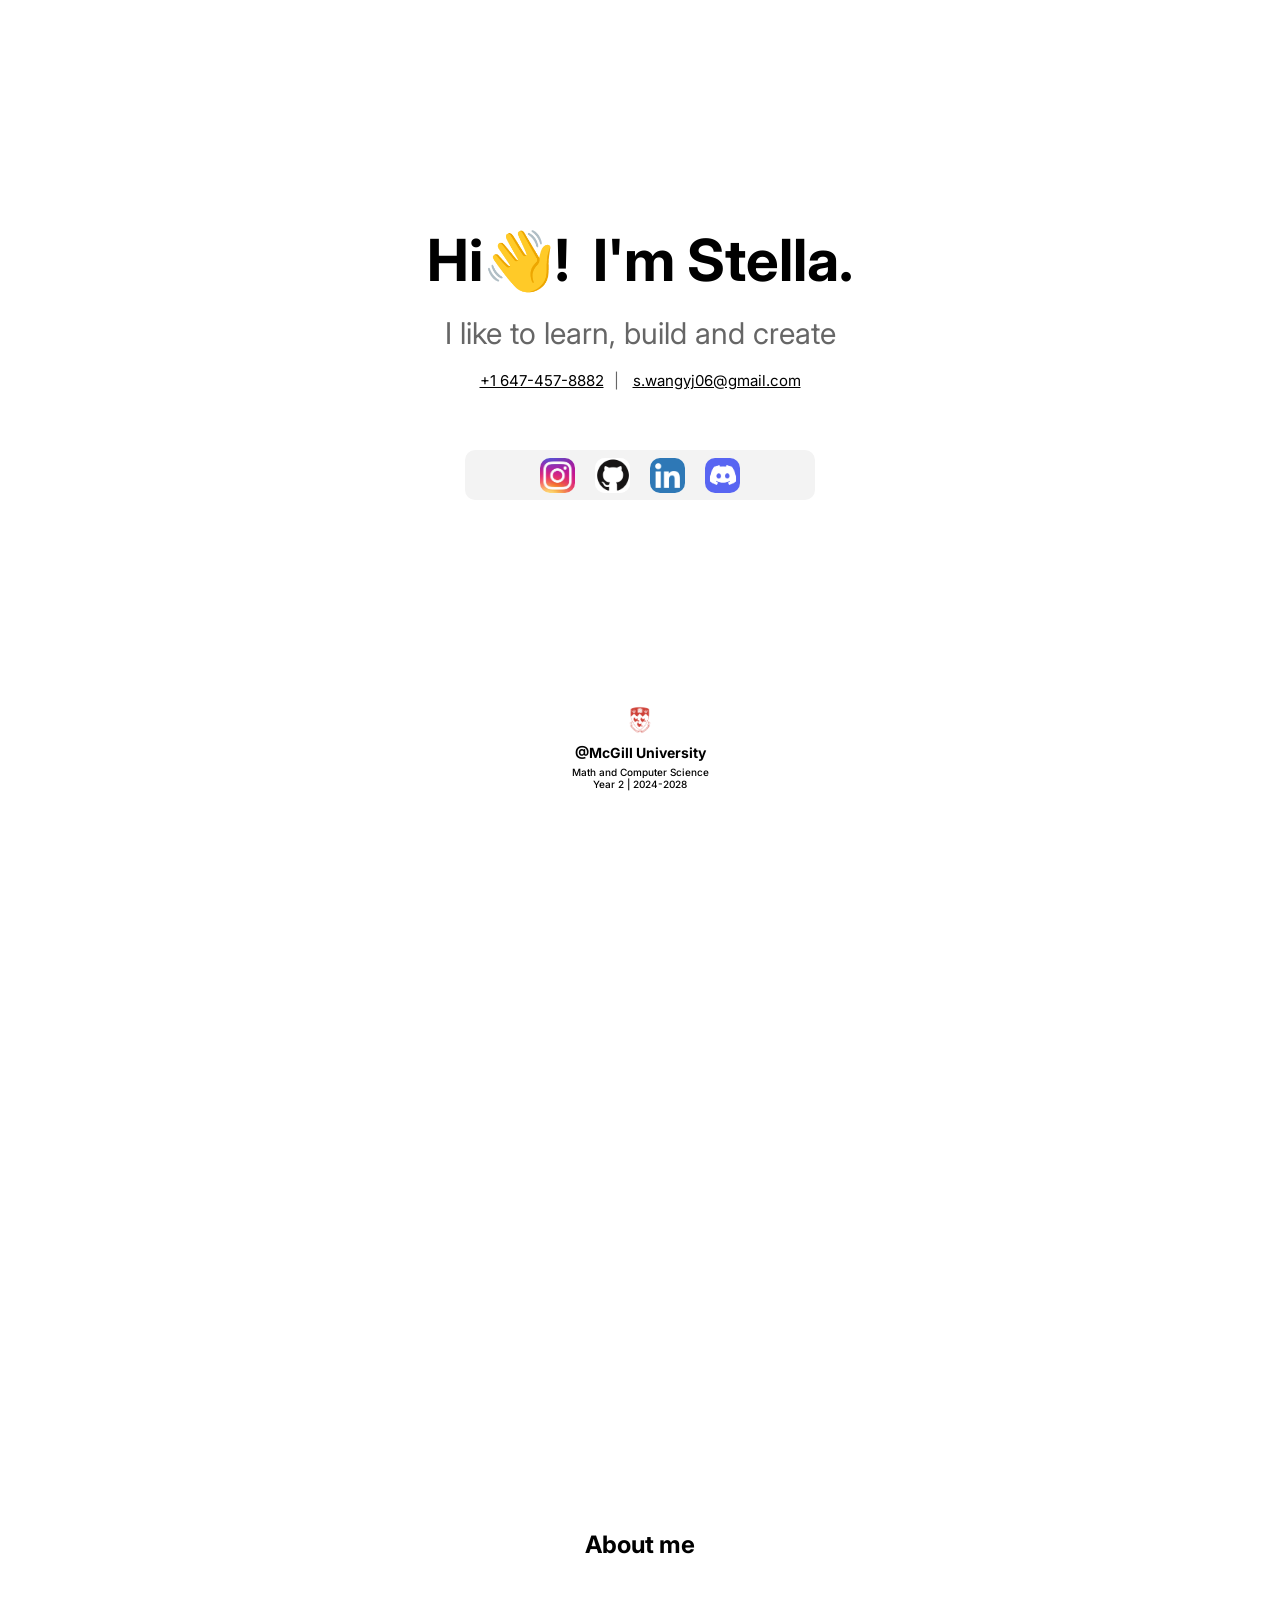
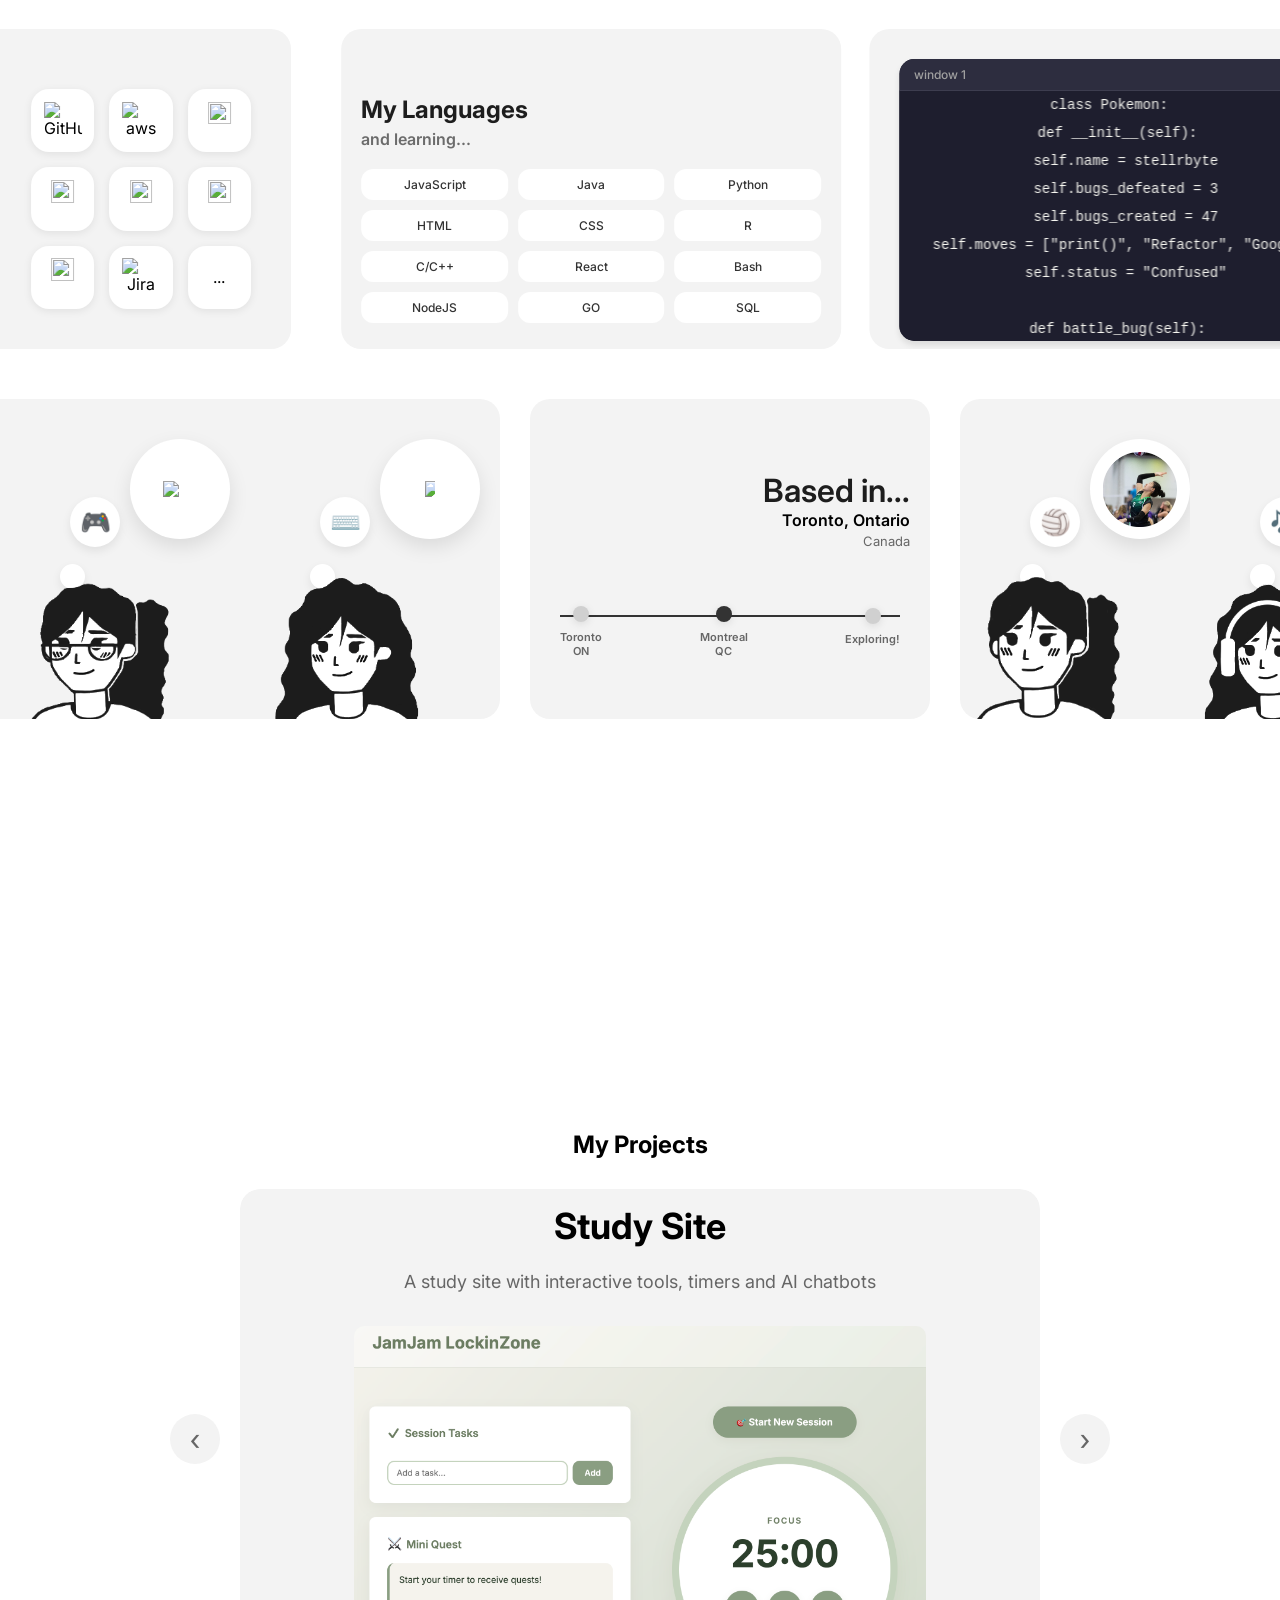
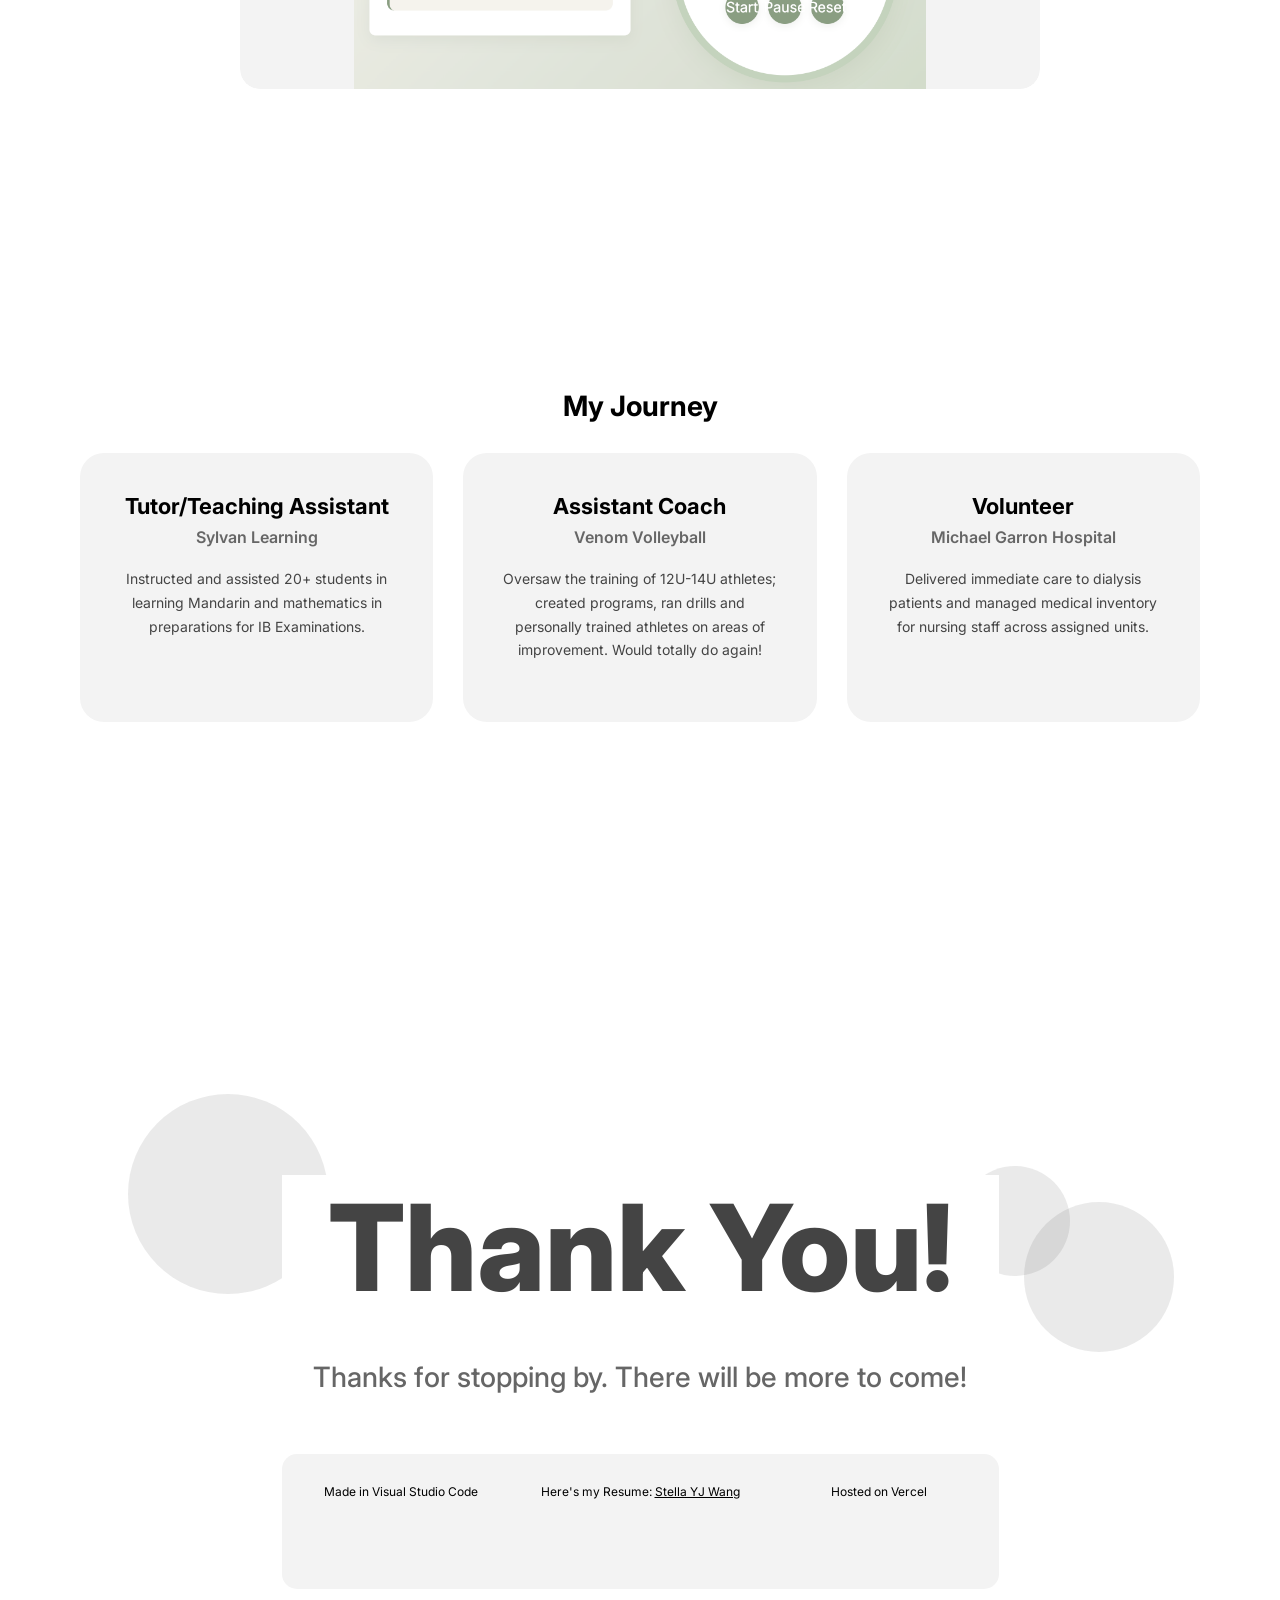
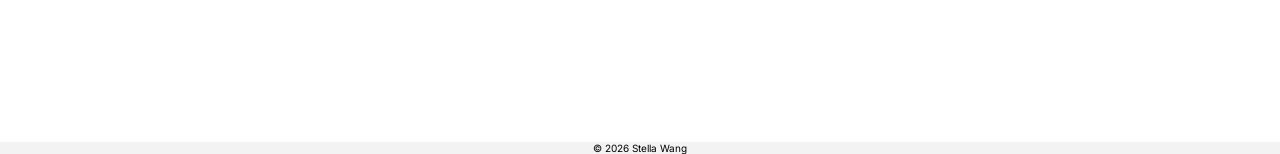
==== index.html @ d3af3431 "connecting to vercel" ====
<!DOCTYPE html>
<html>

<head>
  <link rel="stylesheet" , href="portfolio.css">
  <link rel="stylesheet" , href="code-styles.css">
  <link href="https://cdn.jsdelivr.net/npm/prismjs@1.29.0/themes/prism-tomorrow.css" rel="stylesheet" />
  <!-- Prism JS -->
  <script src="https://cdn.jsdelivr.net/npm/prismjs@1.29.0/prism.js"></script>
  <script src="https://cdn.jsdelivr.net/npm/prismjs@1.29.0/components/prism-python.min.js"></script>


  <style>
    @import url('https://fonts.googleapis.com/css2?family=Basic&family=Inter:ital,opsz,wght@0,14..32,100..900;1,14..32,100..900&display=swap');
    @import url('https://fonts.googleapis.com/css2?family=Inter:ital,opsz,wght@0,14..32,100..900;1,14..32,100..900&display=swap');
    @import url('https://fonts.googleapis.com/css2?family=Basic&family=Inter:ital,opsz,wght@0,14..32,100..900;1,14..32,100..900&family=Roboto+Mono:ital,wght@0,100..700;1,100..700&display=swap');
  </style>
</head>

<body>
  <section class="intro-section">
    <div class="intro-container">
      <h1 id="intro">Hi👋! I'm Stella.</h1>
      <p class="intro-subtext">I like to learn, build and create</p>
      <p class="intro-subtext2"><a href="tel:+16474578882" class="tel">+1 647-457-8882</a>| <a
          href="mailto:s.wangyj06@gmail.com" class="mail">s.wangyj06@gmail.com</a></p>
      <div class="socials">
        <a class="social-button" href="https://www.instagram.com/stella.wyj/" target="_blank">
          <img class="images" src="./resources/ig_logo.jpg"></a>
        <a class="social-button" href="https://github.com/stella-wyj" target="_blank">
          <img class="images" , id="git" src="./resources/github-logo.png"></a>
        <a class="social-button" href="https://www.linkedin.com/in/stella-wyj/" target="_blank">
          <img class="images" src="./resources/linkedin-logo.png"></a>
        <a class="social-button" href="https://discordapp.com/users/1394138351807758439" target="_blank">
          <img class="images" id="discord" src="./resources/discord-logo.png"></a>
      </div>
      <div style="margin-top: 200px;">
        <img class="school-img" src="./resources/mcgill-logo.png">
        <p style="background:transparent; font-weight:700; font-size:14px; margin-bottom:5px;">@McGill University </p>
        <p style="background:transparent; font-weight:500; font-size:10px;"> Math and Computer Science <br> Year 2 |
          2024-2028 </p>
      </div>
    </div>
  </section>

  <section class="content-section1">
    <h2 style="margin: 30px 0 30px 0;">About me</h2>
    <div class="information-row1">
      <div class="tech">
        <div class="tech-stack-content">
          <p class="tech-stack-title"></p>
          <div class="apps-grid">
            <div class="app-icon app-github">
              <img src="https://upload.wikimedia.org/wikipedia/commons/9/91/Octicons-mark-github.svg" alt="GitHub">
            </div>
            <div class="app-icon app-aws">
              <img src="https://upload.wikimedia.org/wikipedia/commons/9/93/Amazon_Web_Services_Logo.svg" alt="aws">
            </div>
            <div class="app-icon app-mongo">
              <img src="https://upload.wikimedia.org/wikipedia/commons/0/00/Mongodb-svgrepo-com.svg">
            </div>
            <div class="app-icon app-pp">
              <img src="https://upload.wikimedia.org/wikipedia/commons/3/3b/Microsoft_PowerPoint_Logo.png">
            </div>
            <div class="app-icon app-excel">
              <img
                src="https://upload.wikimedia.org/wikipedia/commons/6/60/Microsoft_Office_Excel_%282025%E2%80%93present%29.svg">
            </div>
            <div class="app-icon app-word">
              <img
                src="https://upload.wikimedia.org/wikipedia/commons/e/e8/Microsoft_Office_Word_%282025%E2%80%93present%29.svg">
            </div>
            <div class="app-icon app-latex">
              <img src="https://upload.wikimedia.org/wikipedia/commons/9/92/LaTeX_logo.svg">
            </div>
            <div class="app-icon app-next">
              <img src="https://upload.wikimedia.org/wikipedia/commons/8/8e/Nextjs-logo.svg" alt="Jira">
            </div>
            <div class="app-icon tbc">
              ...
            </div>
          </div>
        </div>
      </div>
      <div class="skills">
        <div class="card-content">
          <h2 class="card-title" style="margin-top:40px;font-weight:700;font-size:24px;">My
            Languages</h2>
          <p class="card-title" style="margin-bottom:20px;margin-top:5px;color: #6b6b6b;"> and learning...</p>
          <div class="skills-grid">
            <span class="skill-tag">JavaScript</span>
            <span class="skill-tag">Java</span>
            <div class="skill-tag">Python</div>
            <div class="skill-tag">HTML</div>
            <div class="skill-tag">CSS</div>
            <div class="skill-tag">R</div>
            <div class="skill-tag">C/C++</div>
            <div class="skill-tag">React</div>
            <div class="skill-tag">Bash</div>
            <div class="skill-tag">NodeJS</div>
            <div class="skill-tag">GO</div>
            <div class="skill-tag">SQL</div>
          </div>
        </div>
      </div>
      <div class="code-section">
        <div class="code-box">
          <div class="code-header">window 1</div>
          <pre class="code-content"><code class="language-python" id="code-display">class Pokemon:
  def __init__(self):
    self.name = stellrbyte
    self.bugs_defeated = 3
    self.bugs_created = 47
    self.moves = ["print()", "Refactor", "Google Error"]
    self.status = "Confused"

  def battle_bug(self):
    self.hp -= 5
    self.bugs_created += 1
    print(f"{self.name} hurt itself in confusion!")
    print("It's super effective!")
  
  def save_if(code_working):
    if (not code_working) <= 0:
        return "Saved anyway. Regret later."
    return "Game saved successfully?"
          </code></pre>
        </div>
      </div>
    </div>

    <div class="information-row2">
      <div class="others1">
        <div class="thought-bubble-container">
          <div class="objects-container">
            <div class="thought-bubble" style="margin-left:130px; animation: float 4s ease-in-out infinite">
              <div class="bubble-content">
                <img style="width: 210%"
                  src="https://upload.wikimedia.org/wikipedia/commons/f/f2/Tabler-icons_brand-valorant.svg">
              </div>
            </div>
            <div class="dot-2" style="animation: float 5s ease-in-out infinite; align-items: center;">
              <p style="background:transparent;font-size:25px">🎮</p>
            </div>
            <div class="dot-1" style="animation: float 2s ease-in-out infinite;"></div>
            <img class="stellas" src="./resources/stella-glasses.png">
          </div>
        </div>
        <div class="thought-bubble-container">
          <div class="objects-container">
            <div class="thought-bubble" style="margin-left:130px; animation: float 5s ease-in-out infinite">
              <div class="bubble-content">
                <img class="thought" style="width: 60%"
                  src="https://upload.wikimedia.org/wikipedia/commons/5/51/Noun_Project_coding_icon_2752876.svg">
              </div>
            </div>
            <div class="dot-2" style="animation: float 2s ease-in-out infinite;">
              <p style="background:transparent;font-size:25px">⌨️</p>
            </div>
            <div class="dot-1" style="animation: float 3s ease-in-out infinite;"></div>
            <img class="stellas" src="./resources/stella-norm.png">
          </div>
        </div>
      </div>
      <div class="location">
        <div class="card-content">
          <h2 class="card-title" style="text-align:right; font-size: 32px; margin-top: 30px;">Based in...</h2>
          <div class="location-info">
            <div class="location-details">
              <p class="location-city">Toronto, Ontario</p>
              <p class="location-country">Canada</p>
            </div>
            <div class="timeline-container">
              <div class="timeline">
                <div class="timeline-line">
                  <div class="timeline-line-fill"></div>
                </div>

                <div class="timeline-point">
                  <div class="timeline-dot"></div>
                  <p class="timeline-label">Toronto<br>ON</p>
                </div>

                <div class="timeline-point">
                  <div class="timeline-dot active" style=" animation: bounce 1s forwards infinite"></div>
                  <p class="timeline-label">Montreal<br>QC</p>
                </div>

                <div class="timeline-point">
                  <div class="timeline-dot"></div>
                  <p class="timeline-label" style="margin-bottom: 10px;">Exploring!</p>
                </div>
              </div>
            </div>
          </div>
        </div>
      </div>
      <div class="others2">
        <div class="thought-bubble-container">
          <div class="objects-container">
            <div class="thought-bubble" style="margin-left:130px; animation: float 3s ease-in-out infinite">
              <div class="bubble-content">
                <img class="thought-image" src="./resources/vb-photo1.png">
              </div>
            </div>
            <div class="dot-2" style="animation: float 5s ease-in-out infinite;">
              <p style="background:transparent;font-size:25px">🏐</p>
            </div>
            <div class="dot-1" style="animation: float 4s ease-in-out infinite;"></div>
            <img class="stellas" src="./resources/stella-pony.png">
          </div>
        </div>
        <div class="thought-bubble-container">
          <div class="objects-container">
            <div class="thought-bubble" style="margin-left:130px; animation: float 6s ease-in-out infinite">
              <div class="bubble-content">
                <img class="thought-image" src="./resources/song.png">
              </div>
            </div>
            <div class="dot-2" style="animation: float 4s ease-in-out infinite;">
              <p style="background:transparent;font-size:25px">🎶</p>
            </div>
            <div class="dot-1" style="animation: float 2s ease-in-out infinite;"></div>
            <img class="stellas" src="./resources/stella-headphones.png">
          </div>
        </div>
      </div>
  </section>

  <section class="projects-section">
    <h2 style="margin: 30px 0 30px 0;">My Projects</h2>
    <div class="projects-container">
      <button class="slider-btn prev-btn">‹</button>
      <div class="projects-slider">
        <div class="project-box">
          <h3 style="margin-top: 30px;">Study Site</h3>
          <p style="margin-bottom: 30px;">A study site with interactive tools, timers and AI chatbots</p>
          <img style="height: 90%; border-radius: 10px;" src="./resources/jamjam.png">
        </div>
        <div class="project-box">
          <h3>Working on it!</h3>
          <p>Stay tuned</p>
        </div>
      </div>
      <button class="slider-btn next-btn">›</button>
    </div>
    <div class="slider-dots">
      <span class="dot active" data-index="0"></span>
      <span class="dot" data-index="1"></span>
      <span class="dot" data-index="2"></span>
    </div>
  </section>

  <section class="experience-section">
    <h3 style="margin: 30px 0 30px 0; font-size: 28px;">My Journey</h3>
    <div class="experience-grid">
      <div class="experience-card">
        <div class="experience-header">
          <h3 class="experience-role">Tutor/Teaching Assistant</h3>
          <p class="experience-company">Sylvan Learning</p>
        </div>
        <p class="experience-description">
          Instructed and assisted 20+ students in learning Mandarin and mathematics
          in preparations for IB Examinations.
        </p>
        <div class="experience-tags">

        </div>
      </div>

      <div class="experience-card">
        <div class="experience-header">
          <h3 class="experience-role">Assistant Coach</h3>
          <p class="experience-company">Venom Volleyball</p>
        </div>
        <p class="experience-description">
          Oversaw the training of 12U-14U athletes; created programs,
          ran drills and personally trained athletes on areas of improvement. Would
          totally do again!
        </p>
        <div class="experience-tags">
        </div>
      </div>

      <div class="experience-card">
        <div class="experience-header">
          <h3 class="experience-role">Volunteer</h3>
          <p class="experience-company">Michael Garron Hospital</p>
        </div>
        <p class="experience-description">
          Delivered immediate care to dialysis patients and managed medical
          inventory for nursing staff across assigned units.
        </p>
        <div class="experience-tags">
        </div>
      </div>
    </div>
  </section>


  <section class="thank-you-section">
    <div class="floating-shapes">
      <div class="shape shape-1"></div>
      <div class="shape shape-2"></div>
      <div class="shape shape-3"></div>
    </div>

    <div class="thank-you-content">
      <h1 class="thank-you-title">Thank You!</h1>
      <p class="thank-you-subtitle">Thanks for stopping by. There will be more to come!</p>

      <section class="ending">
        <div class="hosts">
          <p class="host-info">Made in Visual Studio Code</p>
          <p class="host-info">Here's my Resume: <a class="resume" href="./resources/stella-resume.pdf" download> Stella
              YJ
              Wang</a></p>
          <p class="host-info">Hosted on Vercel</p>
      </section>
  </section>
</body>


<footer>
  <p style="font-size: 10px; background: transparent;"> © 2026 Stella Wang</p>
</footer>


<script src="portfolio.js"></script>

</html>
---- portfolio.css ----
* {
    margin: 0;
    padding: 0;
    box-sizing: border-box;
    font-family: "Inter", sans-serif;
    text-align: center;
    background-color: #ffffff;
}

a {
    color: #000000;
}

footer {
    background-color: #f3f3f3;
}

/************  INTRODUCTION STUFF *************/
.intro-section {
    height: 70vh;
    width: 100%;
    z-index: 0;
}

.intro-container {
    position: fixed;
    top: 25%;
    width: 100%;
    animation: opacity 1.0s ease;
    padding: 0 20px;
}

/* animation for each character after splitting => js file */
.char {
    display: inline-block;
    animation: flipIn 0.3s ease forwards;
    opacity: 0;
    transform: rotateY(90deg);
}

#intro {
    text-align: center;
    font-size: clamp(32px, 5vw, 58px);
    font-weight: 700;
    margin-bottom: 20px;
}

.intro-subtext {
    text-align: center;
    font-size: clamp(18px, 2.5vw, 30px);
    font-weight: 400;
    color: #666;
}

.intro-subtext2 {
    margin-top: 20px;
    text-align: center;
    font-size: clamp(12px, 1.2vw, 15px);
    font-weight: 400;
    color: #666;
}

.tel,
.mail {
    margin-left: 10px;
    margin-right: 10px;
}

/**************************  SOCIAL BUTTON STUFF ***************************/
/*********************************************************************/
.socials {
    margin: 60px auto;
    display: flex;
    justify-content: center;
    align-items: center;
    height: clamp(40px, 5vw, 50px);
    width: clamp(280px, 35vw, 350px);
    gap: clamp(15px, 2vw, 20px);
    border-radius: 10px;
    background-color: #f3f3f3;
    position: relative;
    overflow: hidden;
}

.social-button {
    height: clamp(28px, 3.5vw, 35px);
    width: clamp(28px, 3.5vw, 35px);
    border-radius: 10px;
    overflow: hidden;
    padding: 0;
    border: none;
    display: flex;
    align-items: center;
    justify-content: center;
    cursor: pointer;
}

.social-button::before {
    content: '';
    position: absolute;
    height: clamp(28px, 3.5vw, 35px);
    width: clamp(28px, 3.5vw, 35px);
    border-radius: 10px;
    backdrop-filter: blur(10px);
    opacity: 0;
    transition: opacity 0.3s ease, left 0.1s ease, top 0.1s ease;
}

.social-button:hover::before {
    opacity: 1;
}

.images {
    height: 140%;
    width: 140%;
    object-fit: cover;
    border-radius: 10px;
}

#git,
#discord {
    height: 120%;
    width: 120%;
}

.school-img {
    width: clamp(24px, 3vw, 30px);
    height: clamp(24px, 3vw, 30px);
    margin: 5px;
    background: transparent;
}

/***************************** CONTENT STUFF ***********************************/
/*********************************************************************/
.content-section1 {
    position: relative;
    z-index: 2;
    margin-top: 100vh;
    min-height: 100vh;
}

.information-row1 {
    display: grid;
    grid-template-columns: clamp(250px, 25vw, 300px) clamp(400px, 41.67vw, 500px) 1fr;
    column-gap: clamp(20px, 2.5vw, 30px);
    height: clamp(280px, 26.67vw, 320px);
    margin-bottom: clamp(40px, 4.17vw, 50px);
    margin-top: clamp(50px, 5.83vw, 70px);
}

.information-row2 {
    display: grid;
    grid-template-columns: clamp(400px, 41.67vw, 500px) clamp(320px, 33.33vw, 400px) 1fr;
    column-gap: clamp(20px, 2.5vw, 30px);
    height: clamp(280px, 26.67vw, 320px);
    margin-bottom: clamp(50px, 5.83vw, 70px);
}

.card-content {
    background: transparent;
    border-radius: 20px;
    background-color: #f3f3f3;
    padding: clamp(15px, 1.67vw, 20px);
    width: 100%;
    height: 100%;
    display: flex;
    flex-direction: column;
    justify-content: center;
}

.card-title {
    background: transparent;
    font-weight: 600;
    color: rgb(29, 29, 29);
    text-align: left;
}

/****************** TOOLS ***********************/
.tech {
    background-color: #f3f3f3;
    border-radius: 0 20px 20px 0;
    display: flex;
    align-items: center;
    justify-content: center;
    overflow: hidden;

}

.tech-stack-content {
    background: transparent;
    padding: clamp(20px, 2.5vw, 30px);
    width: 100%;
}

.tech-stack-title {
    background: transparent;
    font-size: clamp(15px, 1.5vw, 18px);
    font-weight: 600;
    color: #333;
    text-align: left;
    margin-bottom: clamp(15px, 1.67vw, 20px);
}

.apps-grid {
    background: transparent;
    display: grid;
    grid-template-columns: repeat(3, 1fr);
    gap: clamp(10px, 1.25vw, 15px);
    padding: clamp(5px, 0.83vw, 10px);
}

.app-icon {
    background: #ffffff;
    width: 100%;
    aspect-ratio: 1;
    border-radius: clamp(14px, 1.5vw, 18px);
    overflow: hidden;
    display: flex;
    align-items: center;
    justify-content: center;
    transition: transform 0.2s ease, box-shadow 0.2s ease;
    box-shadow: 0 2px 8px rgba(0, 0, 0, 0.08);
    position: relative;
}

.app-icon:hover {
    transform: translateY(-3px);
    box-shadow: 0 4px 12px rgba(0, 0, 0, 0.15);
}

.app-icon img {
    background: transparent;
    width: 60%;
    height: 60%;
    object-fit: contain;
}

/******************** SKILLS/LANGS *******************/
.skills-grid {
    background: transparent;
    display: grid;
    grid-template-columns: repeat(3, 1fr);
    gap: clamp(8px, 0.83vw, 10px);
}

.skill-tag {
    background: #ffffff;
    padding: clamp(6px, 0.67vw, 8px) clamp(10px, 1vw, 12px);
    border-radius: 12px;
    font-size: clamp(10px, 1vw, 12px);
    font-weight: 500;
    color: #333;
    text-align: center;
    transition: background-color 0.2s ease;
}

.skill-tag:hover {
    background: #000000;
    color:white;
}


/******************** LOCATION/BASED IN ******************/
.location-info {
    background: transparent;
    gap: clamp(12px, 1.25vw, 15px);
    margin-bottom: clamp(15px, 1.67vw, 20px);
}

.location-details {
    background: transparent;
    text-align: right;
}

.location-city {
    background: transparent;
    font-size: clamp(13px, 1.33vw, 16px);
    font-weight: 600;
    color: #000;
    margin-bottom: 3px;
    text-align: right;
}

.location-country {
    background: transparent;
    font-size: clamp(11px, 1.08vw, 13px);
    color: #666;
    text-align: right;
}

.timeline-container {
    background: transparent;
    width: 100%;
    margin-top: clamp(20px, 2.08vw, 25px);
    padding: 0 clamp(8px, 0.83vw, 10px);
}

.timeline {
    background: transparent;
    position: relative;
    display: flex;
    align-items: center;
    justify-content: space-between;
}

.timeline-line {
    position: absolute;
    top: 50%;
    left: 0;
    right: 0;
    height: 2px;
    background: #d0d0d0;
    transform: translateY(-50%);
    z-index: 0;
}

.timeline-line-fill {
    position: absolute;
    top: 0;
    left: 0;
    height: 100%;
    background: #333;
    width: 0%;
    animation: fillTimeline 2s ease-out forwards;
    animation-delay: 1s;
}

.timeline-point {
    background: transparent;
    position: relative;
    z-index: 1;
    display: flex;
    flex-direction: column;
    align-items: center;
    gap: clamp(6px, 0.67vw, 8px);
}

.timeline-dot {
    margin-top: clamp(26px, 2.67vw, 32px);
    width: clamp(13px, 1.33vw, 16px);
    height: clamp(13px, 1.33vw, 16px);
    border-radius: 50%;
    background: #d0d0d0;
    box-shadow: 0 2px 8px rgba(0, 0, 0, 0.1);
    transition: all 0.3s ease;
    animation: dotPulse 1s ease-out forwards;
}

.timeline-dot.active {
    background: #333;
    transform: scale(1.3);
}

.timeline-dot:hover {
    transform: scale(1.4);
    background: #333;
    cursor: pointer;
}

.timeline-label {
    background: transparent;
    font-size: clamp(9px, 0.92vw, 11px);
    font-weight: 600;
    color: #666;
    text-align: center;
    opacity: 0;
    animation: fadeInLabel 0.5s ease-out forwards;
}


/************************** HOBBIES ****************************/
/******* HOBBIES LEFT SECTION  *********/
.others1 {
    background-color: #f3f3f3;
    border-radius: 0 20px 20px 0;
    display: grid;
    grid-template-columns: 1fr 1fr;
    align-items: flex-end;
    justify-content: center;
}

/********** HOBBIES RIGHT SECTION  ************/
.others2 {
    background-color: #f3f3f3;
    border-radius: 20px 0 0 20px;
    display: grid;
    grid-template-columns: 1fr 1fr;
    align-items: flex-end;
    justify-content: center;
}

.objects-container {
    background: transparent;
    height: 100%;
    overflow: hidden;
    align-items: baseline;
}

.stellas {
    background: transparent;
    height: clamp(140px, 14.17vw, 170px);
    margin-right: clamp(50px, 5vw, 60px);
    top: clamp(-40px, -4.17vw, -50px);
    position: relative;
}

/********* THOUGHTS *********/
.thought-bubble-container {
    background: transparent;
    position: relative;
    width: 100%;
    height: clamp(250px, 25vw, 300px);
}

.thought-bubble {
    background: #ffffff;
    border-radius: 50%;
    box-shadow: 0 8px 20px rgba(0, 0, 0, 0.1);
    position: relative;
    margin-top: clamp(15px, 1.67vw, 20px);
    margin-left: clamp(100px, 10vw, 120px);
    display: flex;
    align-items: center;
    justify-content: center;
    text-align: center;
    width: clamp(83px, 8.33vw, 100px);
    height: clamp(83px, 8.33vw, 100px);

}

.bubble-content {
    background: transparent;
    display: flex;
    flex-direction: column;
    align-items: center;
    gap: clamp(8px, 0.83vw, 10px);
}

.thought-image {
    height: clamp(75px, 7.5vw, 75px);
    background: transparent;
}

.dot-1 {
    width: clamp(21px, 2.08vw, 25px);
    height: clamp(21px, 2.08vw, 25px);
    margin-left: clamp(50px, 5vw, 60px);
    top: clamp(-25px, -2.5vw, -30px);
    background: #ffffff;
    border-radius: 50%;
    position: relative;
    box-shadow: 0 4px 10px rgba(0, 0, 0, 0.08);
}

.dot-2 {
    width: clamp(42px, 4.17vw, 50px);
    height: clamp(42px, 4.17vw, 50px);
    left: clamp(58px, 5.83vw, 70px);
    top: clamp(-42px, -4.17vw, -50px);
    background: #ffffff;
    border-radius: 50%;
    position: relative;
    box-shadow: 0 4px 10px rgba(0, 0, 0, 0.08);
    display: flex;
    align-items: center;
    justify-content: center;
    text-align: center;
}

/******************* PORJECTS STUFF *************************/
/**********************************************************************/
.projects-section {
    margin: clamp(250px, 25vw, 300px) auto;
    position: relative;
}

.projects-container {
    position: relative;
    width: 100%;
    max-width: 1200px;
    margin: 0 auto;
    display: flex;
    align-items: center;
    justify-content: center;
    gap: clamp(15px, 1.67vw, 20px);
}

.projects-slider {
    width: clamp(600px, 66.67vw, 800px);
    height: clamp(400px, 41.67vw, 500px);
    overflow: hidden;
    position: relative;
    border-radius: 20px;
}

.project-box {
    position: absolute;
    width: clamp(600px, 66.67vw, 800px);
    height: clamp(400px, 41.67vw, 500px);
    background-color: #f3f3f3;
    border-radius: 20px;
    padding: clamp(30px, 3.33vw, 40px);
    display: flex;
    flex-direction: column;
    justify-content: center;
    align-items: center;
    transition: transform 0.5s ease, opacity 0.5s ease;
    opacity: 0;
    transform: translateX(100%);
}

.project-box.active {
    opacity: 1;
    transform: translateX(0);
}

.project-box.prev {
    transform: translateX(-100%);
    opacity: 0;
}

.project-box h3 {
    background: transparent;
    font-size: clamp(28px, 3vw, 36px);
    font-weight: 700;
    margin-bottom: clamp(15px, 1.67vw, 20px);
}

.project-box p {
    background: transparent;
    font-size: clamp(15px, 1.5vw, 18px);
    color: #666;
    line-height: 1.6;
    max-width: clamp(500px, 50vw, 600px);
}

.slider-btn {
    width: clamp(42px, 4.17vw, 50px);
    height: clamp(42px, 4.17vw, 50px);
    border-radius: 50%;
    background-color: #f3f3f3;
    border: none;
    font-size: clamp(25px, 2.5vw, 30px);
    cursor: pointer;
    display: flex;
    align-items: center;
    justify-content: center;
    transition: background-color 0.3s ease, transform 0.2s ease;
    color: #666;
}

.slider-btn:hover {
    background-color: #bbb;
    transform: scale(1.1);
}

.slider-btn:active {
    transform: scale(0.95);
}

/************************** EXPERIENCE ***************************/
.experience-section {
    margin: clamp(150px, 16.67vw, 200px) auto clamp(250px, 25vw, 300px);
    max-width: 1200px;
    padding: 0 clamp(30px, 3.33vw, 40px);
}

.experience-section h2 {
    text-align: center;
    font-size: clamp(38px, 4vw, 48px);
    font-weight: 700;
    margin-bottom: clamp(60px, 6.67vw, 80px);
    color: #000;
}

.experience-grid {
    display: grid;
    grid-template-columns: repeat(auto-fit, minmax(clamp(300px, 29.17vw, 350px), 1fr));
    gap: clamp(25px, 2.5vw, 30px);
    margin-bottom: clamp(50px, 5vw, 60px);
}

.experience-card {
    background: #f3f3f3;
    border-radius: 24px;
    padding: clamp(32px, 3.33vw, 40px);
    transition: transform 0.3s ease, box-shadow 0.3s ease;
    position: relative;
    overflow: hidden;
}

.experience-card::before {
    content: '';
    position: absolute;
    left: 0;
    width: 4px;
    height: 100%;
    background: linear-gradient(180deg, #333 0%, #666 100%);
    transform: scaleY(0);
    transition: transform 0.3s ease;
}

.experience-card:hover::before {
    transform: scaleY(1);
}

.experience-header {
    background: transparent;
    margin-bottom: clamp(15px, 1.67vw, 20px);
}

.experience-role {
    background: transparent;
    font-size: clamp(18px, 1.83vw, 22px);
    font-weight: 700;
    color: #000;
    margin-bottom: clamp(6px, 0.67vw, 8px);
}

.experience-company {
    background: transparent;
    font-size: clamp(13px, 1.33vw, 16px);
    font-weight: 600;
    color: #666;
    margin-bottom: 4px;
}

.experience-description {
    background: transparent;
    color: #444;
    line-height: 1.7;
    font-size: clamp(12px, 1.17vw, 14px);
    margin-top: clamp(13px, 1.33vw, 16px);
}

.experience-tags {
    background: transparent;
    display: flex;
    flex-wrap: wrap;
    gap: clamp(6px, 0.67vw, 8px);
    margin-top: clamp(15px, 1.67vw, 20px);
}

.experience-tag {
    background: #ffffff;
    padding: clamp(5px, 0.5vw, 6px) clamp(12px, 1.17vw, 14px);
    border-radius: 20px;
    font-size: clamp(9px, 0.92vw, 11px);
    font-weight: 600;
    color: #333;
    transition: transform 0.2s ease;
}

.experience-tag:hover {
    transform: scale(1.05);
}

/****************** thank you ********************/
.thank-you-section {
    min-height: 80vh;
    display: flex;
    flex-direction: column;
    align-items: center;
    justify-content: center;
    padding: clamp(80px, 8.33vw, 100px) clamp(30px, 3.33vw, 40px);
    position: relative;
    overflow: hidden;
}

.thank-you-content {
    text-align: center;
    z-index: 2;
    max-width: 800px;
}

.thank-you-title {
    font-size: clamp(80px, 10vw, 120px);
    font-weight: 800;
    color: #444;
    margin-bottom: clamp(32px, 3.33vw, 40px);
    animation: fadeInUp 1s ease;
}

.thank-you-subtitle {
    font-size: clamp(22px, 2.33vw, 28px);
    font-weight: 500;
    color: #666;
    margin-bottom: clamp(48px, 5vw, 60px);
    animation: fadeInUp 1.2s ease;
}

.floating-shapes {
    position: absolute;
    width: 100%;
    height: 100%;
    top: 0;
    left: 0;
    z-index: 1;
    overflow: hidden;
}

.shape {
    position: absolute;
    opacity: 0.1;
}

.shape-1 {
    width: clamp(166px, 16.67vw, 200px);
    height: clamp(166px, 16.67vw, 200px);
    background: #333;
    border-radius: 50%;
    top: 10%;
    left: 10%;
}
.shape-2 {
    width: clamp(125px, 12.5vw, 150px);
    height: clamp(125px, 12.5vw, 150px);
    background: #333;
    border-radius: 50%;
    top:25%;
    left: 80%;
}
.shape-3 {
    width: clamp(92px, 9.17vw, 110px);
    height: clamp(92px, 9.17vw, 110px);
    background: #333;
    border-radius: 50%;
    top: 20%;
    left: 75%;
}

.ending {
    height: clamp(12vh, 15vh, 15vh);
    background-color: #f3f3f3;
    border-radius: 15px;
}

.hosts {
    display: grid;
    grid-template-columns: 1fr 1fr 1fr;
    align-items: center;
    background: transparent;
}

.host-info {
    margin: clamp(25px, 2.5vw, 30px) clamp(15px, 1.67vw, 20px) clamp(25px, 2.5vw, 30px) clamp(15px, 1.67vw, 20px);
    background: transparent;
    font-size: clamp(10px, 1vw, 12px);
}

.resume {
    color: black;
    background: transparent;
}


/************ ANIMATIONS FOR INTRO *************/
@keyframes flipIn {
    from {
        opacity: 0;
        transform: rotateY(90deg);
    }

    to {
        opacity: 1;
        transform: rotateY(0deg);
    }
}

@keyframes slideInFromLeft {
    from {
        transform: translateX(-100%);
        opacity: 0;
    }

    to {
        transform: translateX(0);
        opacity: 1;
    }
}

@keyframes slideInFromRight {
    from {
        transform: translateX(100%);
        opacity: 0;
    }

    to {
        transform: translateX(0);
        opacity: 1;
    }
}

@keyframes float {

    0%,
    100% {
        transform: translateY(0px);
    }

    50% {
        transform: translateY(-15px);
    }
}

@keyframes bounce {

    0%,
    100% {
        transform: scale(1);
    }

    50% {
        transform: scale(1.2);
    }
}

@keyframes fillTimeline {
    from {
        width: 0%;
    }

    to {
        width: 100%;
    }
}

@keyframes dotPulse {
    0% {
        transform: scale(0);
    }

    50% {
        transform: scale(1.2);
    }

    100% {
        transform: scale(1);
    }
}

@keyframes fadeInLabel {
    from {
        opacity: 0;
        transform: translateY(-5px);
    }

    to {
        opacity: 1;
        transform: translateY(0);
    }
}
---- code-styles.css ----
.code-section {
    background-color: #f3f3f3;
    border-radius: 20px 0 0 20px;
    overflow: hidden;
    width: 100%;
    box-sizing: border-box;
}

.code-box {
    margin-top: 30px;
    margin-left: 30px;
    background: #1e1e2e;
    color: #f8f8f2;
    border-radius: 15px;
    overflow: hidden;
    box-shadow: 0 4px 6px rgba(0, 0, 0, 0.1);
    display: flex;
    flex-direction: column;
    width: 100%;
    box-sizing: border-box;
}

.code-header {
    background: #2d2d3f;
    color: #a0a0a0;
    padding: 8px 15px;
    font-size: 12px;
    font-weight: 500;
    border-bottom: 1px solid #3d3d4f;
    text-align: left;
}

/* ===== CODE CONTENT STYLING ===== */
.code-content {
    background: #1e1e2e;
    margin: 0;
    border-radius: 0 0 15px 15px;
    overflow-x: auto;
    overflow-y: scroll;
    font-family: "Consolas", "Monaco", "Courier New", monospace;
    text-align: left;
    tab-size: 4;
    -moz-tab-size: 4;
    max-width: 100%;
    box-sizing: border-box;
    height: 250px;
}

.code-content pre {
    background: #1e1e2e;
    line-height: 2.0;
    margin: 0;
}

.code-content code {
    background: transparent;
    font-size: 14px;
    color: inherit;
    padding: 0;
    font-family: "Consolas", "Monaco", "Courier New", monospace;
    display: block;
    max-width: 100%;
    word-wrap: break-word;
    overflow-wrap: break-word;
    line-height: 2.0;
}

/* ===== PRISM OVERRIDES ===== */
/* had to check this by inspecting website */
code[class*="language-"],
pre[class*="language-"] {
    background: #1e1e2e !important;
}

.code-content code[class*="language-"],
.code-content pre[class*="language-"],
.code-content code[class*="language-"] {
    background: #1e1e2e !important;
}

/* apply font */
.code-content .token,
.code-content [class*="token"] {
    background: transparent !important;
    text-shadow: none !important;
    font-family: "Consolas", "Monaco", "Courier New", monospace !important;
    line-height: 2.0;
}
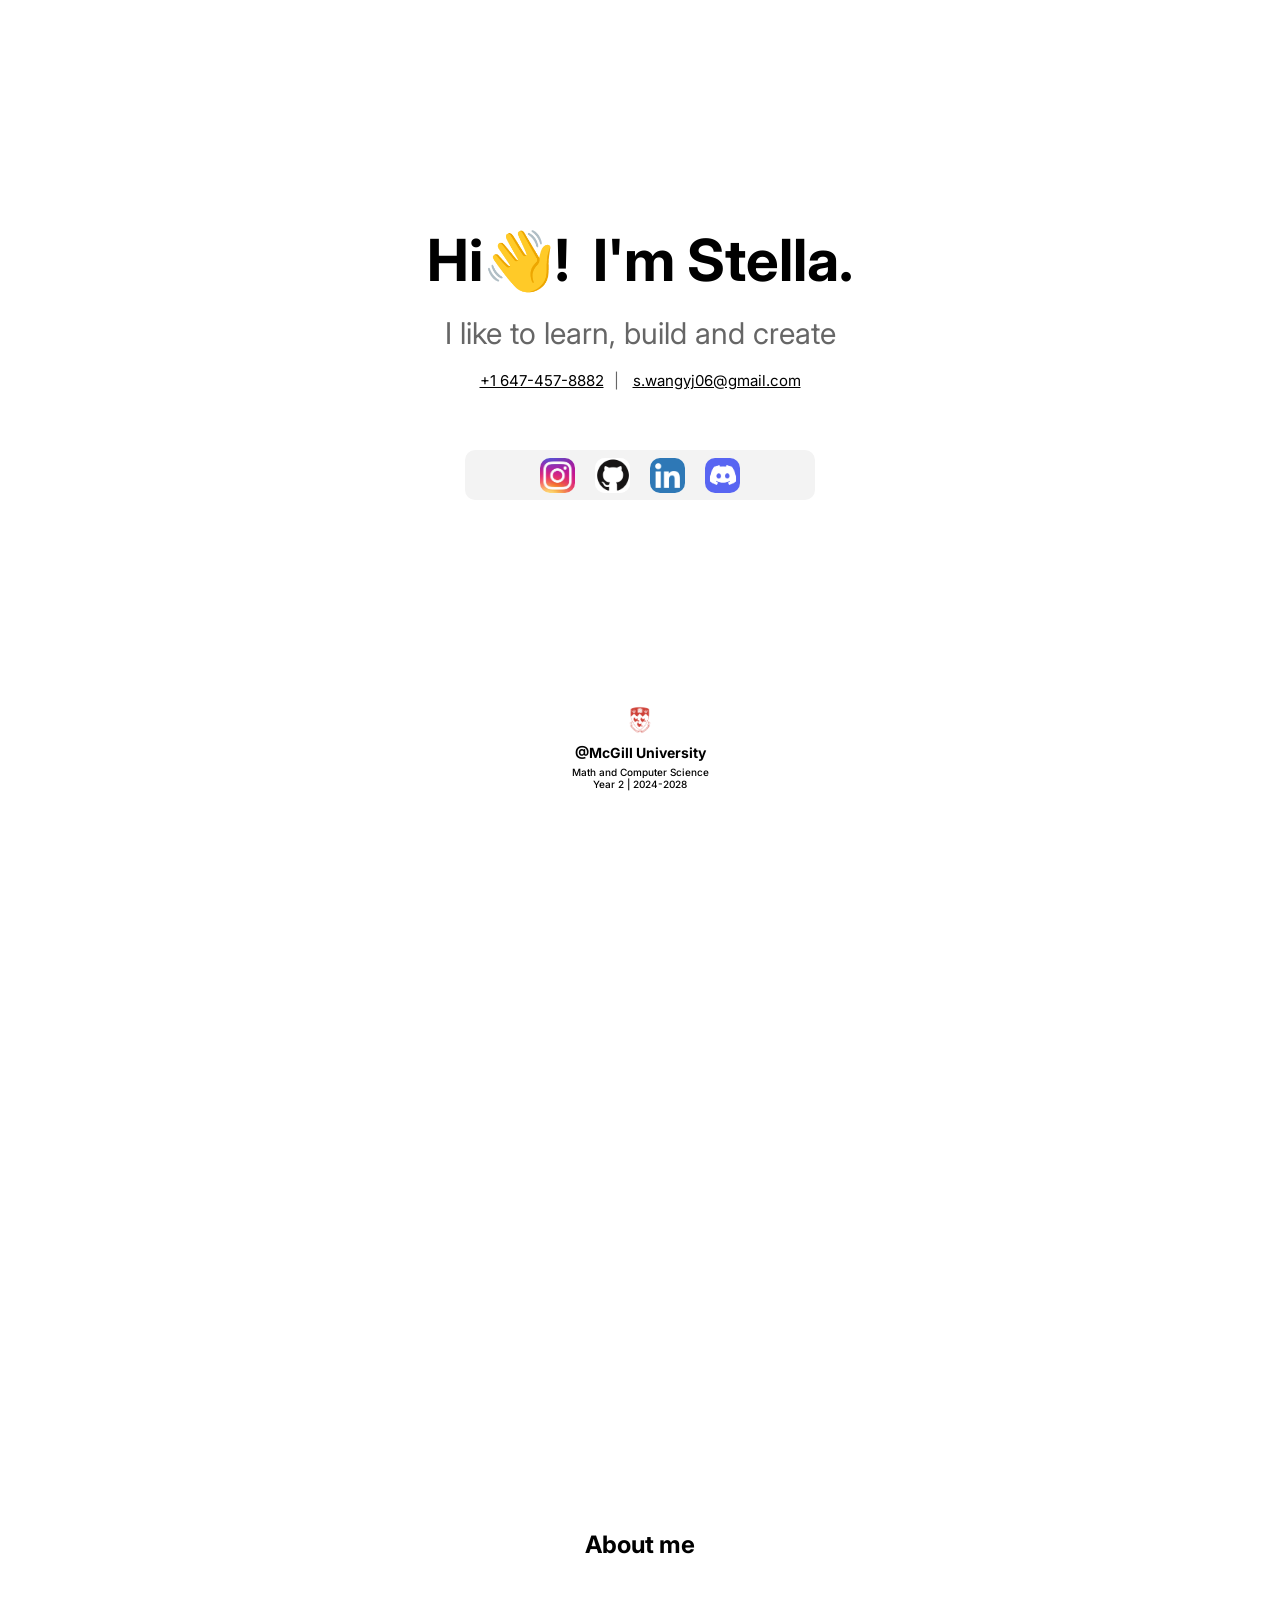
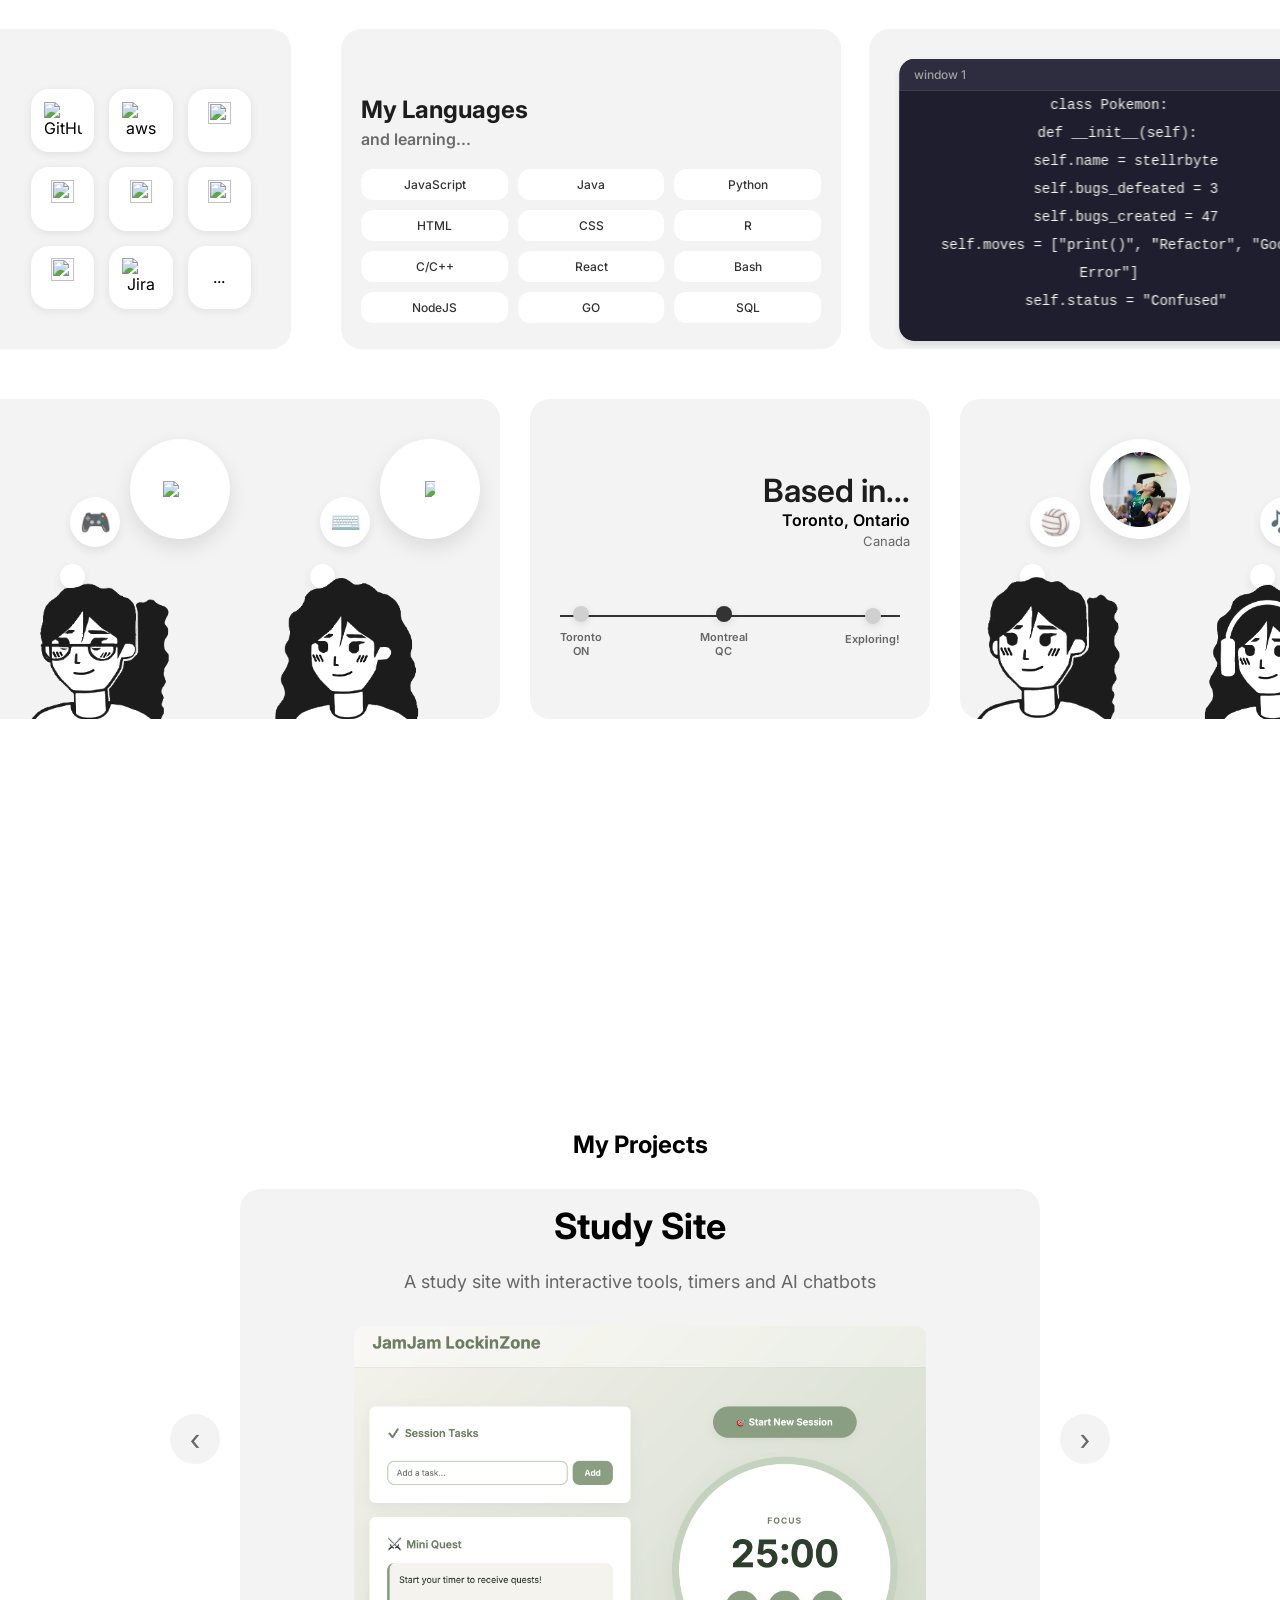
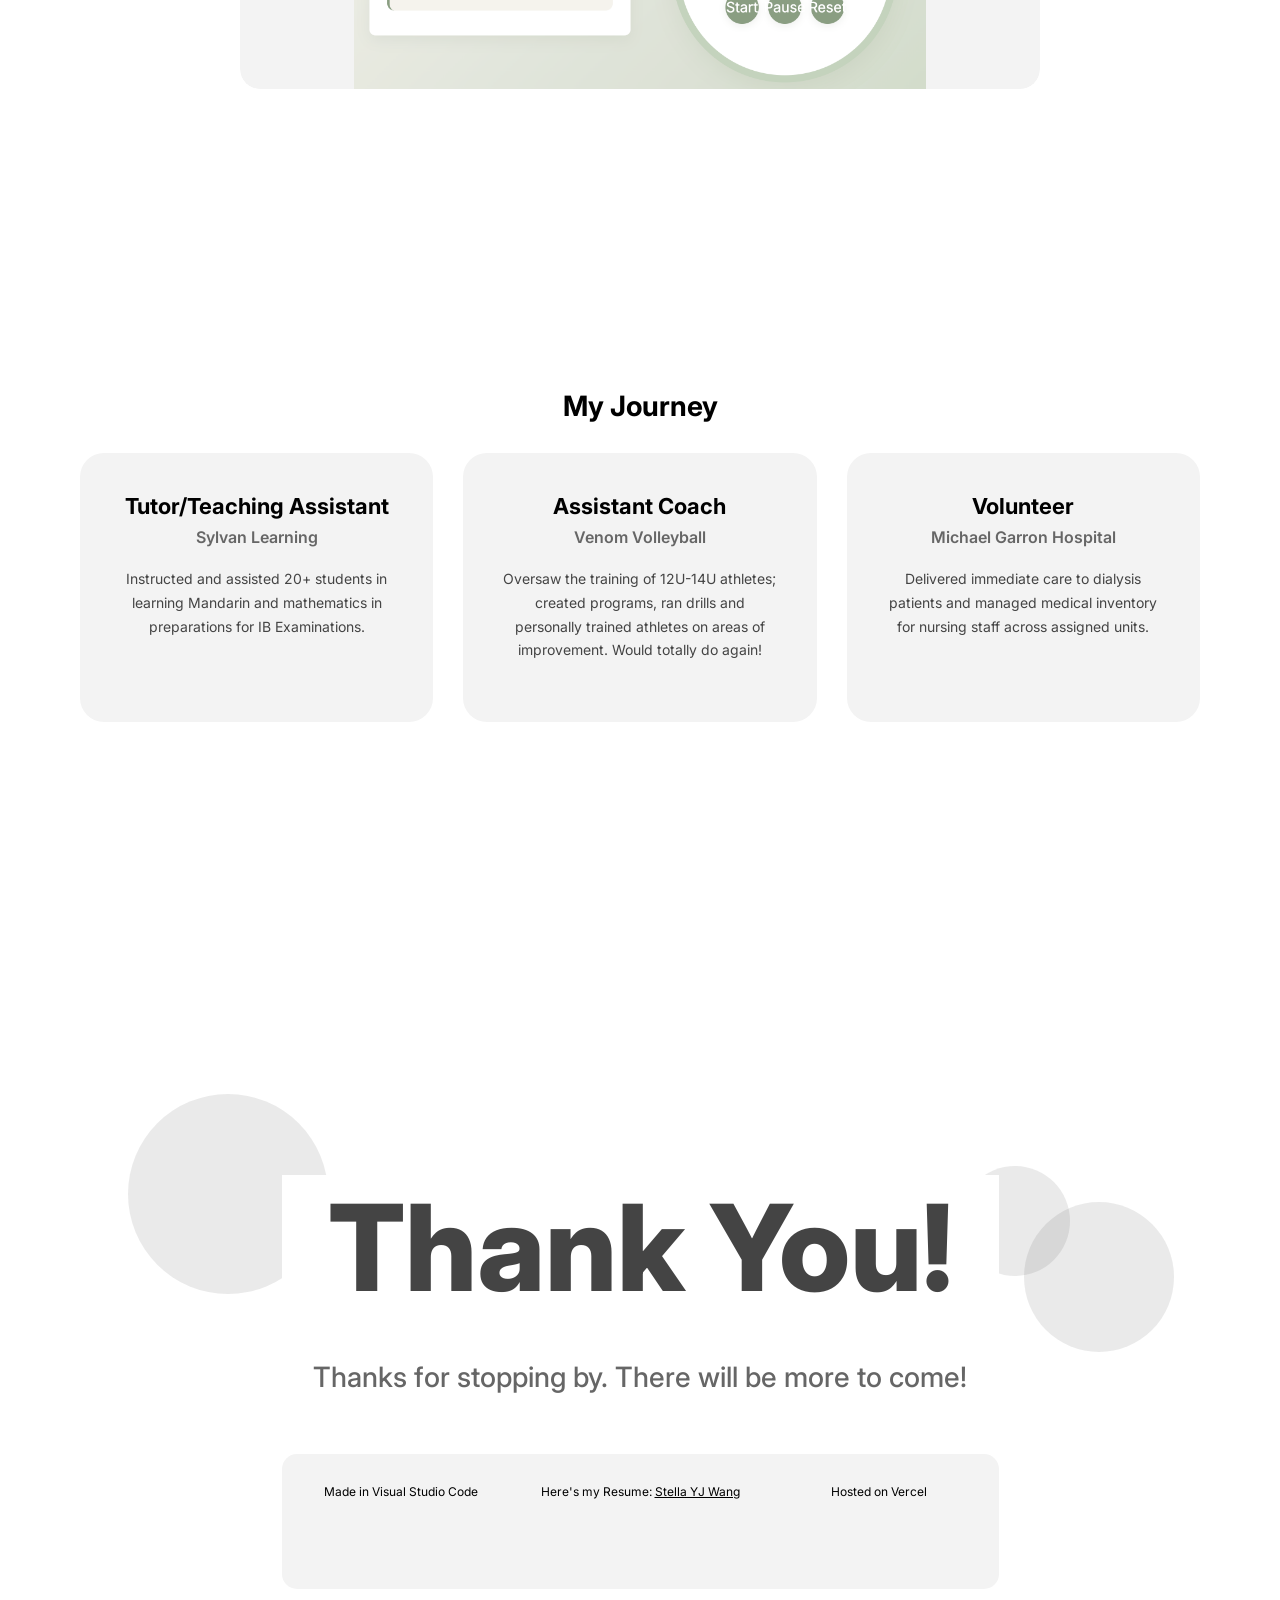
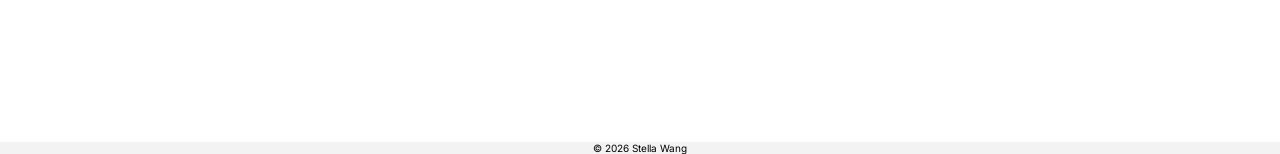
==== commit ba5edf80: "still bugging in vercel, troubleshooting" ====
--- a/index.html
+++ b/index.html
@@ -2,8 +2,11 @@
 <html>
 
 <head>
-  <link rel="stylesheet" , href="portfolio.css">
-  <link rel="stylesheet" , href="code-styles.css">
+  <title>Stella's Portfolio</title>
+  <link rel="icon" href="./resources/stella-norm.png">
+
+  <link rel="stylesheet" , href="./portfolio.css">
+  <link rel="stylesheet" , href="./code-styles.css">
   <link href="https://cdn.jsdelivr.net/npm/prismjs@1.29.0/themes/prism-tomorrow.css" rel="stylesheet" />
   <!-- Prism JS -->
   <script src="https://cdn.jsdelivr.net/npm/prismjs@1.29.0/prism.js"></script>
@@ -326,6 +329,6 @@
 </footer>
 
 
-<script src="portfolio.js"></script>
+<script src="./portfolio.js"></script>
 
 </html>
--- a/code-styles.css
+++ b/code-styles.css
@@ -1,4 +1,3 @@
-
 .code-section {
     background-color: #f3f3f3;
     border-radius: 20px 0 0 20px;
@@ -36,12 +35,10 @@
     background: #1e1e2e;
     margin: 0;
     border-radius: 0 0 15px 15px;
-    overflow-x: auto;
-    overflow-y: scroll;
+    overflow-x: hidden;
+    overflow-y: auto;
     font-family: "Consolas", "Monaco", "Courier New", monospace;
     text-align: left;
-    tab-size: 4;
-    -moz-tab-size: 4;
     max-width: 100%;
     box-sizing: border-box;
     height: 250px;
@@ -51,6 +48,8 @@
     background: #1e1e2e;
     line-height: 2.0;
     margin: 0;
+    white-space: pre-wrap;
+    word-break: break-word;
 }
 
 .code-content code {
@@ -71,12 +70,16 @@
 code[class*="language-"],
 pre[class*="language-"] {
     background: #1e1e2e !important;
+    white-space: pre-wrap !important;
+    word-break: break-word !important;
 }
 
 .code-content code[class*="language-"],
 .code-content pre[class*="language-"],
 .code-content code[class*="language-"] {
     background: #1e1e2e !important;
+    white-space: pre-wrap !important;
+    word-break: break-word !important;
 }
 
 /* apply font */
@@ -86,6 +89,4 @@
     text-shadow: none !important;
     font-family: "Consolas", "Monaco", "Courier New", monospace !important;
     line-height: 2.0;
-}
-
-
+}
